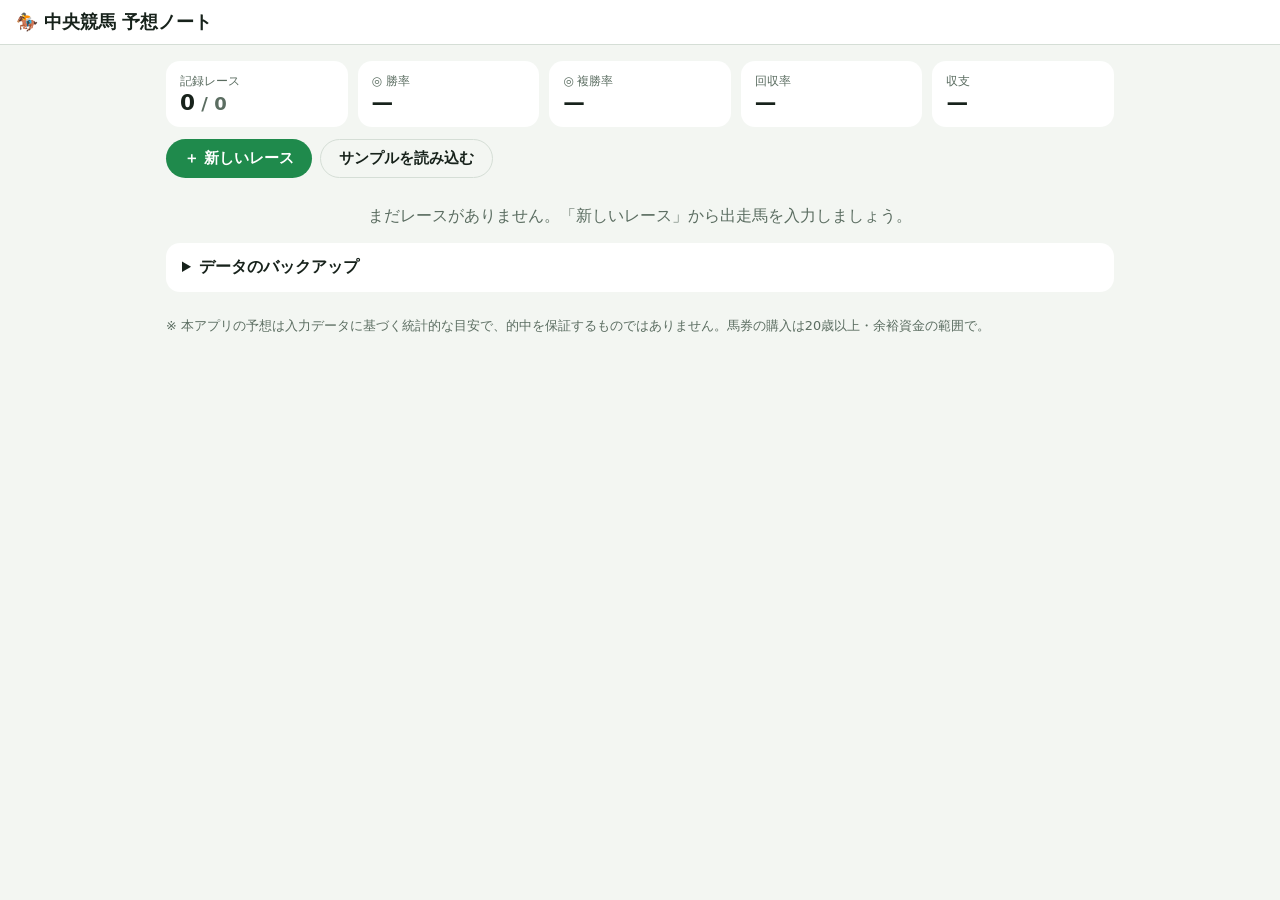
==== keiba/index.html @ 2586f1d0 "Add JRA horse racing prediction app (keiba/) Co-Authored-By: Claude Opus 5.5 <noreply@anthropic.com>" ====
<!doctype html>
<html lang="ja">
<head>
  <meta charset="utf-8">
  <meta name="viewport" content="width=device-width, initial-scale=1, viewport-fit=cover">
  <meta name="theme-color" content="#0f1712">
  <title>中央競馬 予想ノート</title>
  <link rel="stylesheet" href="style.css">
</head>
<body>
  <header class="appbar">
    <button id="nav-back" class="icon-btn hidden" aria-label="戻る">‹</button>
    <h1 id="appbar-title">🏇 中央競馬 予想ノート</h1>
  </header>

  <!-- ========== レース一覧 ========== -->
  <main id="list" class="screen active">
    <section class="stats" id="stats" aria-label="成績"></section>

    <div class="row-actions">
      <button id="new-race" class="primary">＋ 新しいレース</button>
      <button id="load-sample" class="ghost">サンプルを読み込む</button>
    </div>

    <ul id="race-list" class="race-list"></ul>
    <p id="race-empty" class="muted center">まだレースがありません。「新しいレース」から出走馬を入力しましょう。</p>

    <details class="panel">
      <summary>データのバックアップ</summary>
      <div class="row-actions">
        <button id="export-json" class="ghost">JSON を書き出す</button>
        <label class="ghost file-btn">JSON を読み込む<input id="import-json" type="file" accept="application/json,.json" hidden></label>
      </div>
      <p class="muted small">データはこのブラウザ（localStorage）にのみ保存されます。</p>
    </details>

    <p class="muted small disclaimer">
      ※ 本アプリの予想は入力データに基づく統計的な目安で、的中を保証するものではありません。馬券の購入は20歳以上・余裕資金の範囲で。
    </p>
  </main>

  <!-- ========== レース編集 ========== -->
  <main id="edit" class="screen">
    <section class="panel">
      <h2>レース条件</h2>
      <div class="grid-form">
        <label>日付<input id="r-date" type="date"></label>
        <label>競馬場
          <select id="r-venue"></select>
        </label>
        <label>R<input id="r-num" type="number" min="1" max="12" inputmode="numeric"></label>
        <label class="span2">レース名<input id="r-name" type="text" placeholder="例：ジャパンカップ"></label>
        <label>芝/ダ
          <select id="r-surface"><option value="turf">芝</option><option value="dirt">ダート</option></select>
        </label>
        <label>距離(m)<input id="r-dist" type="number" step="100" min="1000" max="3600" inputmode="numeric"></label>
        <label>馬場
          <select id="r-going"><option>良</option><option>稍重</option><option>重</option><option>不良</option></select>
        </label>
        <label>格
          <select id="r-grade"><option>G1</option><option>G2</option><option>G3</option><option>OP/L</option><option>3勝</option><option>2勝</option><option>1勝</option><option>未勝利</option><option>新馬</option></select>
        </label>
        <label class="span2">枠バイアス
          <select id="r-bias">
            <option value="auto">自動（コースから推定）</option>
            <option value="inner">内枠有利</option>
            <option value="flat">フラット</option>
            <option value="outer">外枠有利</option>
          </select>
        </label>
      </div>
      <p id="bias-note" class="muted small"></p>
    </section>

    <section class="panel">
      <div class="panel-head">
        <h2>出走馬 <span id="horse-count" class="muted"></span></h2>
        <div class="row-actions tight">
          <button id="add-horse" class="ghost">＋ 1頭追加</button>
          <button id="open-paste" class="ghost">一括貼り付け</button>
        </div>
      </div>
      <p class="muted small">近走は新しい順に「1-3-5-2」のように入力（中止・除外は「中」）。適性・騎手は 1〜5 の5段階、調教は A〜D。</p>
      <div class="table-wrap">
        <table class="horse-table" id="horse-table">
          <thead>
            <tr>
              <th>番</th><th>馬名</th><th>騎手</th><th>斤量</th><th>単勝</th>
              <th>近走</th><th>上り順</th><th>騎手力</th><th>距離</th><th>コース</th><th>道悪</th>
              <th>調教</th><th>体重±</th><th>間隔週</th><th>取消</th><th></th>
            </tr>
          </thead>
          <tbody></tbody>
        </table>
      </div>
    </section>

    <div class="sticky-actions">
      <button id="delete-race" class="ghost danger">削除</button>
      <button id="go-predict" class="primary">予想する ›</button>
    </div>
  </main>

  <!-- ========== 予想結果 ========== -->
  <main id="predict" class="screen">
    <section class="panel race-head" id="race-head"></section>

    <section class="panel">
      <div class="panel-head">
        <h2>予想印</h2>
        <button id="edit-race" class="ghost">出走馬を編集</button>
      </div>
      <div class="table-wrap">
        <table class="pred-table" id="pred-table">
          <thead>
            <tr><th>印</th><th>番</th><th>馬名</th><th>指数</th><th>勝率</th><th>複勝率</th><th class="col-odds">単勝</th><th>期待値</th></tr>
          </thead>
          <tbody></tbody>
        </table>
      </div>
      <p class="muted small">勝率は能力指数とオッズ（市場評価）を合成した推定値。期待値 = 推定勝率 × 単勝オッズ（1.0 超で妙味あり）。</p>
    </section>

    <section class="panel">
      <h2>おすすめ買い目</h2>
      <div class="field-row">
        <label>予算<input id="budget" type="number" min="100" step="100" value="3000" inputmode="numeric"> 円</label>
      </div>
      <div id="reco"></div>
    </section>

    <section class="panel">
      <h2>券種別 上位組み合わせ</h2>
      <div class="seg" id="bet-type">
        <button data-type="umaren" class="on">馬連</button>
        <button data-type="wide">ワイド</button>
        <button data-type="umatan">馬単</button>
        <button data-type="sanrenpuku">3連複</button>
        <button data-type="sanrentan">3連単</button>
      </div>
      <ol id="combo-list" class="combo-list"></ol>
      <p class="muted small">「理論オッズ」= 1 ÷ 推定的中率。実際のオッズがこれより高ければ期待値プラスの目安です。</p>
    </section>

    <details class="panel" id="weights-panel">
      <summary>予想ロジックの重み調整</summary>
      <div id="weights" class="weights"></div>
      <div class="row-actions">
        <button id="reset-weights" class="ghost">初期値に戻す</button>
      </div>
    </details>

    <section class="panel">
      <h2>結果・収支の記録</h2>
      <div class="grid-form">
        <label>1着<input id="res-1" type="number" min="1" max="18" inputmode="numeric"></label>
        <label>2着<input id="res-2" type="number" min="1" max="18" inputmode="numeric"></label>
        <label>3着<input id="res-3" type="number" min="1" max="18" inputmode="numeric"></label>
        <label>購入額(円)<input id="res-bet" type="number" min="0" step="100" inputmode="numeric"></label>
        <label>払戻額(円)<input id="res-pay" type="number" min="0" step="10" inputmode="numeric"></label>
      </div>
      <p id="res-summary" class="small"></p>
    </section>
  </main>

  <!-- 一括貼り付け -->
  <dialog id="paste-dialog">
    <form method="dialog" class="dialog-body">
      <h2>出馬表を一括貼り付け</h2>
      <p class="muted small">
        1行1頭。タブ・カンマ・空白区切りで、列の順番は<br>
        <code>馬番 馬名 騎手 斤量 単勝オッズ 近走</code><br>
        （近走以降は省略可。例：<code>3 サンプルホース 佐藤 57 4.5 1-2-3</code>）
      </p>
      <textarea id="paste-text" rows="10" placeholder="1	アオゾラロード	田中	57	3.2	1-2-1&#10;2	ベニカゼ	鈴木	57	12.5	4-6-3"></textarea>
      <label class="check"><input type="checkbox" id="paste-replace" checked> 既存の出走馬を置き換える</label>
      <div class="row-actions end">
        <button value="cancel" class="ghost">キャンセル</button>
        <button value="ok" id="paste-ok" class="primary">取り込む</button>
      </div>
    </form>
  </dialog>

  <script src="app.js"></script>
</body>
</html>
---- keiba/style.css ----
:root {
  --bg: #0f1712;
  --surface: #17221b;
  --surface-2: #213027;
  --line: #2c3d32;
  --text: #e9f0eb;
  --muted: #8fa396;
  --accent: #5cc98a;
  --accent-ink: #062214;
  --gold: #f2c94c;
  --good: #7ad39b;
  --bad: #ef7d7d;
  --radius: 14px;
  /* 枠色 */
  --w1: #ffffff; --w1i: #111;
  --w2: #222222; --w2i: #fff;
  --w3: #e53935; --w3i: #fff;
  --w4: #1e63d6; --w4i: #fff;
  --w5: #f4d03f; --w5i: #111;
  --w6: #2e9d4f; --w6i: #fff;
  --w7: #f39c33; --w7i: #111;
  --w8: #f48fb1; --w8i: #111;
}

@media (prefers-color-scheme: light) {
  :root {
    --bg: #f3f6f2;
    --surface: #ffffff;
    --surface-2: #e8eee8;
    --line: #d5ded6;
    --text: #17221b;
    --muted: #5b6d61;
    --accent: #1f8a4c;
    --accent-ink: #ffffff;
    --gold: #b7860b;
    --good: #1f8a4c;
    --bad: #c62828;
    --w1: #ffffff; --w1i: #111;
  }
}

* { box-sizing: border-box; }

html, body {
  margin: 0;
  background: var(--bg);
  color: var(--text);
  font-family: system-ui, -apple-system, "Hiragino Sans", "Noto Sans JP", sans-serif;
  -webkit-tap-highlight-color: transparent;
}

button, input, select, textarea { font: inherit; color: inherit; }
button { cursor: pointer; }

.hidden { display: none !important; }
.muted { color: var(--muted); }
.small { font-size: 0.8rem; line-height: 1.6; }
.center { text-align: center; }
code { background: var(--surface-2); padding: 1px 5px; border-radius: 4px; font-size: .85em; }

/* ---------- アプリバー ---------- */
.appbar {
  position: sticky;
  top: 0;
  z-index: 10;
  display: flex;
  align-items: center;
  gap: 8px;
  padding: 10px 16px;
  padding-top: max(10px, env(safe-area-inset-top));
  background: var(--surface);
  border-bottom: 1px solid var(--line);
}
.appbar h1 { margin: 0; font-size: 1.1rem; overflow: hidden; text-overflow: ellipsis; white-space: nowrap; }
.icon-btn {
  border: 0; background: transparent;
  font-size: 1.8rem; line-height: 1;
  width: 36px; height: 36px; border-radius: 50%;
}
.icon-btn:hover { background: var(--surface-2); }

.screen { display: none; max-width: 980px; margin: 0 auto; padding: 16px 16px 96px; }
.screen.active { display: block; }

/* ---------- 共通部品 ---------- */
.panel {
  background: var(--surface);
  border-radius: var(--radius);
  padding: 14px 16px;
  margin-bottom: 14px;
}
.panel h2 { font-size: 1.05rem; margin: 0 0 10px; }
details.panel > summary { cursor: pointer; font-weight: 700; }
details.panel[open] > summary { margin-bottom: 10px; }
.panel-head { display: flex; flex-wrap: wrap; align-items: center; justify-content: space-between; gap: 8px; margin-bottom: 4px; }
.panel-head h2 { margin: 0; }

.row-actions { display: flex; flex-wrap: wrap; gap: 8px; margin: 12px 0; }
.row-actions.tight { margin: 0; }
.row-actions.end { justify-content: flex-end; }

.primary, .ghost {
  border-radius: 999px;
  padding: 9px 18px;
  font-weight: 600;
  font-size: .92rem;
}
.primary { border: 0; background: var(--accent); color: var(--accent-ink); }
.ghost { border: 1px solid var(--line); background: transparent; }
.ghost:hover { border-color: var(--accent); }
.ghost.danger { color: var(--bad); }
.file-btn { cursor: pointer; display: inline-block; }

input, select, textarea {
  background: var(--surface-2);
  border: 1px solid var(--line);
  border-radius: 8px;
  padding: 7px 9px;
  min-width: 0;
}
input:focus, select:focus, textarea:focus { outline: 2px solid var(--accent); outline-offset: -1px; }
textarea { width: 100%; font-family: ui-monospace, monospace; font-size: .85rem; }

.grid-form {
  display: grid;
  grid-template-columns: repeat(auto-fill, minmax(130px, 1fr));
  gap: 10px;
}
.grid-form label { display: flex; flex-direction: column; gap: 4px; font-size: .8rem; color: var(--muted); }
.grid-form label > * { color: var(--text); width: 100%; }
.grid-form .span2 { grid-column: span 2; }
@media (max-width: 360px) { .grid-form .span2 { grid-column: auto; } }

.field-row label { display: inline-flex; align-items: center; gap: 8px; font-size: .9rem; }
.field-row input { width: 110px; }

.seg {
  display: flex;
  flex-wrap: wrap;
  gap: 4px;
  background: var(--surface-2);
  border-radius: 12px;
  padding: 4px;
  margin-bottom: 10px;
}
.seg button { flex: 1 0 auto; border: 0; background: transparent; padding: 7px 10px; border-radius: 9px; font-size: .88rem; }
.seg button.on { background: var(--accent); color: var(--accent-ink); font-weight: 700; }

.check { display: flex; align-items: center; gap: 8px; font-size: .9rem; margin: 10px 0; }

/* ---------- 一覧 ---------- */
.stats {
  display: grid;
  grid-template-columns: repeat(auto-fit, minmax(130px, 1fr));
  gap: 10px;
  margin-bottom: 4px;
}
.stat { background: var(--surface); border-radius: var(--radius); padding: 12px 14px; }
.stat .k { font-size: .75rem; color: var(--muted); }
.stat .v { font-size: 1.35rem; font-weight: 700; font-variant-numeric: tabular-nums; }
.stat .v.plus { color: var(--good); }
.stat .v.minus { color: var(--bad); }

.race-list { list-style: none; margin: 0 0 14px; padding: 0; display: grid; gap: 8px; }
.race-list button {
  width: 100%;
  text-align: left;
  display: grid;
  grid-template-columns: 1fr auto;
  gap: 2px 12px;
  background: var(--surface);
  border: 2px solid transparent;
  border-radius: var(--radius);
  padding: 12px 14px;
}
.race-list button:hover { border-color: var(--accent); }
.race-list .t { font-weight: 700; }
.race-list .s { font-size: .8rem; color: var(--muted); grid-column: 1; }
.race-list .r { grid-row: span 2; align-self: center; font-size: .85rem; text-align: right; font-variant-numeric: tabular-nums; }

.disclaimer { margin-top: 24px; }

/* ---------- テーブル ---------- */
.table-wrap { overflow-x: auto; margin: 8px -16px 0; padding: 0 16px; -webkit-overflow-scrolling: touch; }
table { border-collapse: collapse; width: 100%; font-size: .88rem; }
th { font-size: .72rem; color: var(--muted); font-weight: 600; text-align: left; padding: 6px 4px; white-space: nowrap; border-bottom: 1px solid var(--line); }
td { padding: 4px; border-bottom: 1px solid var(--line); white-space: nowrap; }

.horse-table input, .horse-table select { padding: 5px 6px; font-size: .85rem; }
.horse-table .w-num { width: 3.2em; }
.horse-table .w-name { width: 9.5em; }
.horse-table .w-jockey { width: 5.5em; }
.horse-table .w-sm { width: 4.2em; }
.horse-table .w-form { width: 6.5em; }
.horse-table .w-xs { width: 3.4em; }
.horse-table tr.scratched input:not([type=checkbox]) { opacity: .4; text-decoration: line-through; }
.horse-table .del { border: 0; background: transparent; color: var(--muted); font-size: 1.1rem; padding: 4px 8px; }
.horse-table .del:hover { color: var(--bad); }

.waku {
  display: inline-grid; place-items: center;
  min-width: 1.9em; height: 1.9em;
  border-radius: 6px;
  font-weight: 700; font-variant-numeric: tabular-nums;
  border: 1px solid var(--line);
}

.pred-table td { padding: 8px 4px; }
.pred-table .mark { font-size: 1.15rem; font-weight: 700; color: var(--gold); width: 2em; text-align: center; }
.pred-table .name { font-weight: 600; white-space: normal; min-width: 7em; }
.pred-table .num { text-align: right; font-variant-numeric: tabular-nums; }
.pred-table .ev-plus { color: var(--good); font-weight: 700; }
.pred-table .ev-minus { color: var(--muted); }
.bar { position: relative; display: inline-block; width: 64px; height: 6px; background: var(--surface-2); border-radius: 3px; vertical-align: middle; margin-right: 6px; }
.bar > i { position: absolute; inset: 0 auto 0 0; background: var(--accent); border-radius: 3px; }

.race-head .title { font-size: 1.15rem; font-weight: 700; margin: 0; }
.race-head .meta { color: var(--muted); font-size: .85rem; margin-top: 2px; }

/* ---------- 買い目 ---------- */
.reco-card { border: 1px solid var(--line); border-radius: 12px; padding: 10px 12px; margin-top: 10px; }
.reco-card .h { display: flex; justify-content: space-between; gap: 8px; flex-wrap: wrap; font-weight: 700; }
.reco-card .h .amt { color: var(--accent); font-variant-numeric: tabular-nums; }
.reco-card .d { font-size: .82rem; color: var(--muted); margin: 2px 0 6px; }
.reco-card .tickets { display: flex; flex-wrap: wrap; gap: 6px; }
.ticket { background: var(--surface-2); border-radius: 8px; padding: 4px 8px; font-size: .82rem; font-variant-numeric: tabular-nums; }
.ticket b { margin-right: 4px; }
.reco-total { margin-top: 10px; font-size: .9rem; }

.combo-list { list-style: none; margin: 0; padding: 0; counter-reset: c; }
.combo-list li {
  counter-increment: c;
  display: grid;
  grid-template-columns: 2em 1fr auto auto;
  gap: 8px;
  align-items: center;
  padding: 7px 0;
  border-bottom: 1px solid var(--line);
  font-size: .9rem;
  font-variant-numeric: tabular-nums;
}
.combo-list li::before { content: counter(c); color: var(--muted); font-size: .8rem; text-align: right; }
.combo-list .nums { display: flex; gap: 4px; align-items: center; flex-wrap: wrap; }
.combo-list .nums .sep { color: var(--muted); }
.combo-list .p { text-align: right; }
.combo-list .o { text-align: right; color: var(--muted); min-width: 5.5em; }

/* ---------- 重み ---------- */
.weights { display: grid; gap: 10px; }
.weights label { display: grid; grid-template-columns: 8.5em 1fr 2.5em; gap: 10px; align-items: center; font-size: .88rem; }
.weights input[type=range] { width: 100%; padding: 0; accent-color: var(--accent); background: transparent; border: 0; }
.weights output { text-align: right; font-variant-numeric: tabular-nums; color: var(--muted); }
.weights .note { font-size: .75rem; color: var(--muted); margin: -6px 0 0; }

/* ---------- 下部固定ボタン ---------- */
.sticky-actions {
  position: fixed;
  left: 0; right: 0; bottom: 0;
  display: flex;
  justify-content: space-between;
  gap: 10px;
  padding: 10px 16px;
  padding-bottom: max(10px, env(safe-area-inset-bottom));
  background: var(--surface);
  border-top: 1px solid var(--line);
  z-index: 10;
}
.sticky-actions .primary { flex: 1; max-width: 360px; margin-left: auto; padding: 12px; font-size: 1rem; }

/* ---------- ダイアログ ---------- */
dialog {
  width: min(560px, calc(100vw - 32px));
  border: 0;
  border-radius: var(--radius);
  background: var(--surface);
  color: var(--text);
  padding: 0;
}
dialog::backdrop { background: rgba(0, 0, 0, .55); }
.dialog-body { padding: 18px; }
.dialog-body h2 { margin: 0 0 8px; font-size: 1.1rem; }

.plus { color: var(--good); }
.minus { color: var(--bad); }

@media (max-width: 520px) {
  .pred-table { font-size: .8rem; }
  .pred-table td, .pred-table th { padding: 6px 3px; }
  .pred-table .name { min-width: 0; max-width: 7.5em; font-size: .78rem; line-height: 1.3; }
  .pred-table .bar { display: none; }
  .pred-table .mark { width: 1.4em; }
  .pred-table .col-odds { display: none; }
}
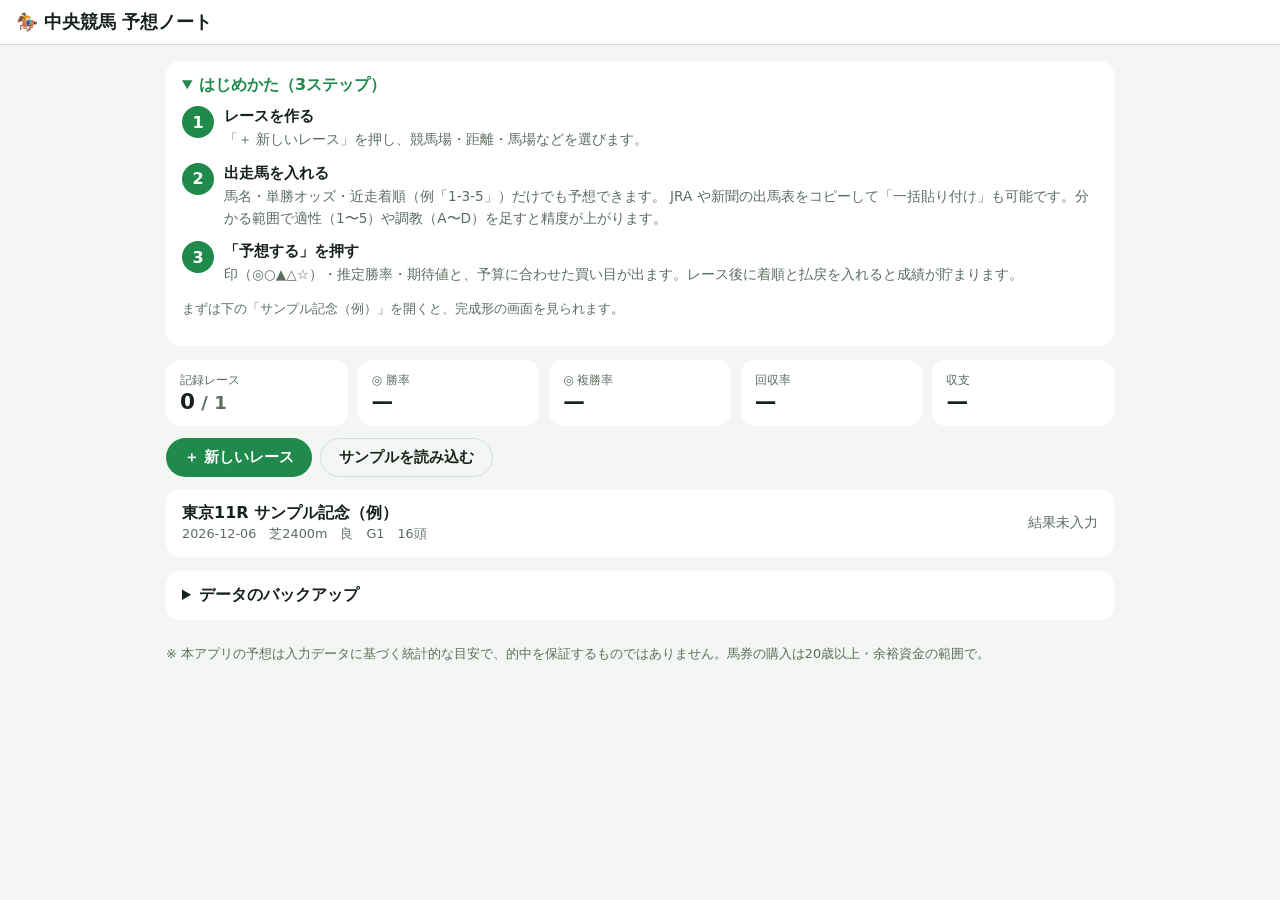
==== commit 55614493: "keiba: add getting-started guide, in-page dialogs, and copy-based backup Co-Authored-By: Claude Opus" ====
--- a/keiba/index.html
+++ b/keiba/index.html
@@ -15,6 +15,26 @@
 
   <!-- ========== レース一覧 ========== -->
   <main id="list" class="screen active">
+    <details class="panel guide" id="guide">
+      <summary>はじめかた（3ステップ）</summary>
+      <ol class="steps">
+        <li>
+          <b>レースを作る</b>
+          <span>「＋ 新しいレース」を押し、競馬場・距離・馬場などを選びます。</span>
+        </li>
+        <li>
+          <b>出走馬を入れる</b>
+          <span>馬名・単勝オッズ・近走着順（例「1-3-5」）だけでも予想できます。
+          JRA や新聞の出馬表をコピーして「一括貼り付け」も可能です。分かる範囲で適性（1〜5）や調教（A〜D）を足すと精度が上がります。</span>
+        </li>
+        <li>
+          <b>「予想する」を押す</b>
+          <span>印（◎○▲△☆）・推定勝率・期待値と、予算に合わせた買い目が出ます。レース後に着順と払戻を入れると成績が貯まります。</span>
+        </li>
+      </ol>
+      <p class="muted small">まずは下の「サンプル記念（例）」を開くと、完成形の画面を見られます。</p>
+    </details>
+
     <section class="stats" id="stats" aria-label="成績"></section>
 
     <div class="row-actions">
@@ -28,8 +48,9 @@
     <details class="panel">
       <summary>データのバックアップ</summary>
       <div class="row-actions">
-        <button id="export-json" class="ghost">JSON を書き出す</button>
-        <label class="ghost file-btn">JSON を読み込む<input id="import-json" type="file" accept="application/json,.json" hidden></label>
+        <button id="export-json" class="ghost">書き出す</button>
+        <button id="import-paste" class="ghost">貼り付けて読み込む</button>
+        <label class="ghost file-btn">ファイルから読み込む<input id="import-json" type="file" accept="application/json,.json" hidden></label>
       </div>
       <p class="muted small">データはこのブラウザ（localStorage）にのみ保存されます。</p>
     </details>
@@ -181,6 +202,46 @@
     </form>
   </dialog>
 
+  <!-- 確認 -->
+  <dialog id="ask-dialog">
+    <form method="dialog" class="dialog-body">
+      <p id="ask-msg"></p>
+      <div class="row-actions end">
+        <button value="cancel" class="ghost">キャンセル</button>
+        <button value="ok" id="ask-ok" class="primary">OK</button>
+      </div>
+    </form>
+  </dialog>
+
+  <!-- バックアップ書き出し -->
+  <dialog id="export-dialog">
+    <form method="dialog" class="dialog-body">
+      <h2>データを書き出す</h2>
+      <p class="muted small">下の文字列をコピーしてメモ帳などに保存しておくと、別の端末やブラウザで「貼り付けて読み込む」から復元できます。</p>
+      <textarea id="export-text" rows="6" readonly></textarea>
+      <div class="row-actions end">
+        <button type="button" id="export-download" class="ghost">ファイルで保存</button>
+        <button type="button" id="export-copy" class="ghost">コピー</button>
+        <button value="close" class="primary">閉じる</button>
+      </div>
+    </form>
+  </dialog>
+
+  <!-- バックアップ読み込み -->
+  <dialog id="import-dialog">
+    <form method="dialog" class="dialog-body">
+      <h2>データを読み込む</h2>
+      <p class="muted small">書き出した文字列を貼り付けてください。今あるレースに追加されます。</p>
+      <textarea id="import-text" rows="6"></textarea>
+      <div class="row-actions end">
+        <button value="cancel" class="ghost">キャンセル</button>
+        <button value="ok" class="primary">読み込む</button>
+      </div>
+    </form>
+  </dialog>
+
+  <div id="toast" class="toast" role="status" hidden></div>
+
   <script src="app.js"></script>
 </body>
 </html>
--- a/keiba/style.css
+++ b/keiba/style.css
@@ -11,6 +11,7 @@
   --good: #7ad39b;
   --bad: #ef7d7d;
   --radius: 14px;
+  color-scheme: dark;
   /* 枠色 */
   --w1: #ffffff; --w1i: #111;
   --w2: #222222; --w2i: #fff;
@@ -23,7 +24,7 @@
 }
 
 @media (prefers-color-scheme: light) {
-  :root {
+  :root:not([data-theme="dark"]) {
     --bg: #f3f6f2;
     --surface: #ffffff;
     --surface-2: #e8eee8;
@@ -36,7 +37,23 @@
     --good: #1f8a4c;
     --bad: #c62828;
     --w1: #ffffff; --w1i: #111;
+    color-scheme: light;
   }
+}
+:root[data-theme="light"] {
+  --bg: #f3f6f2;
+    --surface: #ffffff;
+    --surface-2: #e8eee8;
+    --line: #d5ded6;
+    --text: #17221b;
+    --muted: #5b6d61;
+    --accent: #1f8a4c;
+    --accent-ink: #ffffff;
+    --gold: #b7860b;
+    --good: #1f8a4c;
+    --bad: #c62828;
+    --w1: #ffffff; --w1i: #111;
+  color-scheme: light;
 }
 
 * { box-sizing: border-box; }
@@ -53,6 +70,7 @@
 button { cursor: pointer; }
 
 .hidden { display: none !important; }
+[hidden] { display: none !important; }
 .muted { color: var(--muted); }
 .small { font-size: 0.8rem; line-height: 1.6; }
 .center { text-align: center; }
@@ -61,13 +79,14 @@
 /* ---------- アプリバー ---------- */
 .appbar {
   position: sticky;
-  top: 0;
+  top: env(safe-area-inset-top, 0px);
   z-index: 10;
   display: flex;
   align-items: center;
   gap: 8px;
-  padding: 10px 16px;
-  padding-top: max(10px, env(safe-area-inset-top));
+  padding-block: 10px;
+  padding-left: max(16px, env(safe-area-inset-left, 0px));
+  padding-right: max(16px, env(safe-area-inset-right, 0px));
   background: var(--surface);
   border-bottom: 1px solid var(--line);
 }
@@ -79,7 +98,14 @@
 }
 .icon-btn:hover { background: var(--surface-2); }
 
-.screen { display: none; max-width: 980px; margin: 0 auto; padding: 16px 16px 96px; }
+.screen {
+  display: none;
+  max-width: 980px;
+  margin: 0 auto;
+  padding-block: 16px 96px;
+  padding-left: max(16px, env(safe-area-inset-left, 0px));
+  padding-right: max(16px, env(safe-area-inset-right, 0px));
+}
 .screen.active { display: block; }
 
 /* ---------- 共通部品 ---------- */
@@ -259,8 +285,10 @@
   display: flex;
   justify-content: space-between;
   gap: 10px;
-  padding: 10px 16px;
-  padding-bottom: max(10px, env(safe-area-inset-bottom));
+  padding-top: 10px;
+  padding-bottom: calc(10px + env(safe-area-inset-bottom, 0px));
+  padding-left: max(16px, env(safe-area-inset-left, 0px));
+  padding-right: max(16px, env(safe-area-inset-right, 0px));
   background: var(--surface);
   border-top: 1px solid var(--line);
   z-index: 10;
@@ -291,3 +319,42 @@
   .pred-table .mark { width: 1.4em; }
   .pred-table .col-odds { display: none; }
 }
+
+/* ---------- はじめかた ---------- */
+.guide > summary { color: var(--accent); }
+.steps { margin: 0; padding: 0; list-style: none; counter-reset: s; display: grid; gap: 12px; }
+.steps li { counter-increment: s; display: grid; grid-template-columns: 2rem 1fr; gap: 2px 10px; }
+.steps li::before {
+  content: counter(s);
+  grid-row: span 2;
+  display: grid; place-items: center;
+  width: 2rem; height: 2rem; border-radius: 50%;
+  background: var(--accent); color: var(--accent-ink); font-weight: 700;
+}
+.steps b { font-size: .95rem; }
+.steps span { font-size: .85rem; color: var(--muted); line-height: 1.6; }
+
+/* ---------- 通知 ---------- */
+.toast {
+  position: fixed;
+  left: 50%;
+  bottom: calc(80px + env(safe-area-inset-bottom, 0px));
+  transform: translateX(-50%);
+  max-width: calc(100vw - 32px);
+  background: var(--text);
+  color: var(--bg);
+  padding: 10px 16px;
+  border-radius: 10px;
+  font-size: .88rem;
+  z-index: 50;
+  box-shadow: 0 6px 20px rgba(0,0,0,.3);
+}
+
+body::before {
+  content: "";
+  position: fixed;
+  inset: 0 0 auto;
+  height: env(safe-area-inset-top, 0px);
+  z-index: 10;
+  background: var(--surface);
+}
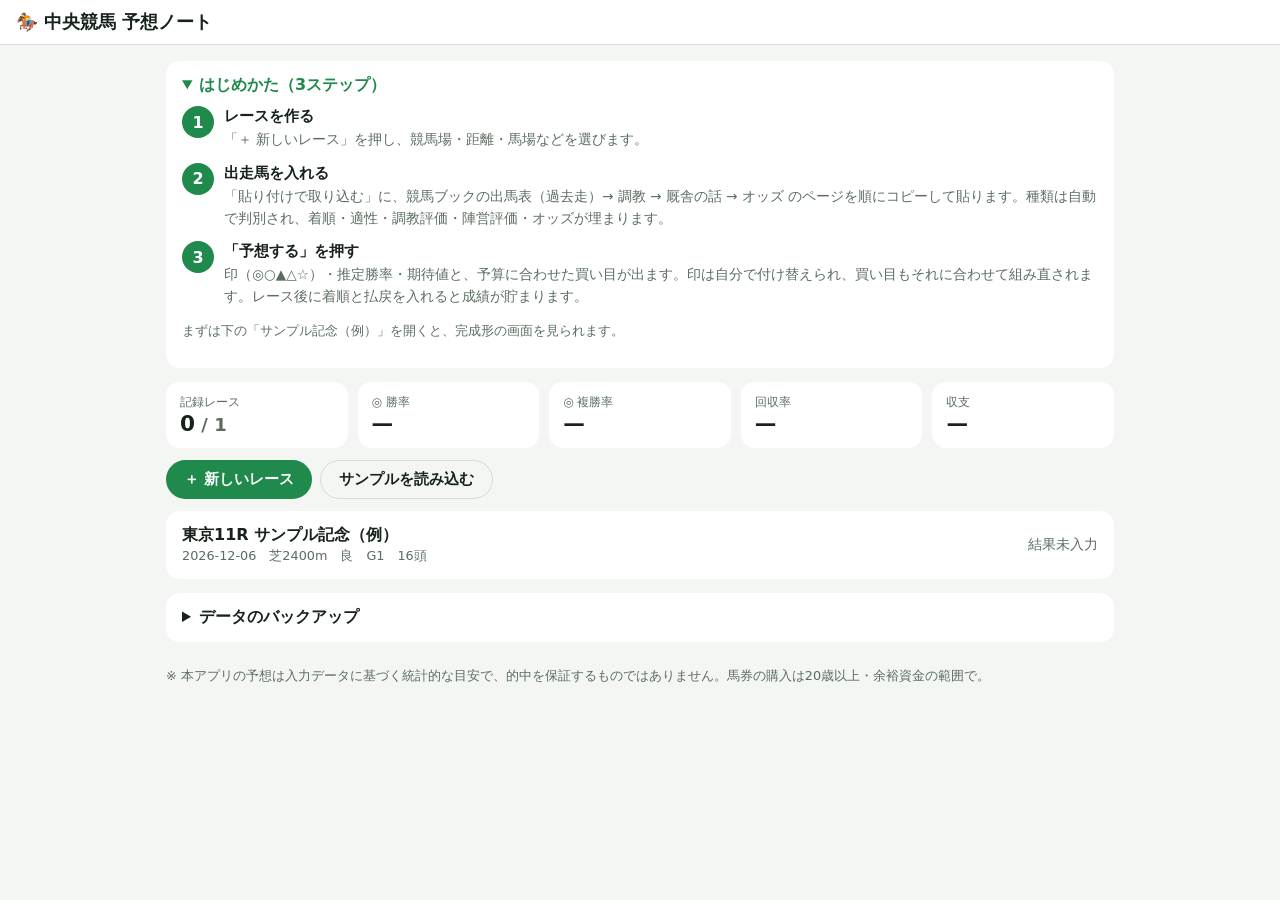
==== commit c1e4095f: "keiba: import past runs, training, stable comments and odds by paste; manual marks Co-Authored-By: C" ====
--- a/keiba/index.html
+++ b/keiba/index.html
@@ -3,7 +3,15 @@
 <head>
   <meta charset="utf-8">
   <meta name="viewport" content="width=device-width, initial-scale=1, viewport-fit=cover">
-  <meta name="theme-color" content="#0f1712">
+  <meta name="theme-color" content="#17221b">
+  <meta name="description" content="出走馬データから印・推定勝率・期待値・買い目を出す中央競馬の予想アプリ">
+  <meta name="apple-mobile-web-app-capable" content="yes">
+  <meta name="mobile-web-app-capable" content="yes">
+  <meta name="apple-mobile-web-app-title" content="競馬予想">
+  <meta name="apple-mobile-web-app-status-bar-style" content="black-translucent">
+  <link rel="manifest" href="manifest.webmanifest">
+  <link rel="icon" href="icons/icon.svg" type="image/svg+xml">
+  <link rel="apple-touch-icon" href="icons/apple-touch-icon.png">
   <title>中央競馬 予想ノート</title>
   <link rel="stylesheet" href="style.css">
 </head>
@@ -24,12 +32,11 @@
         </li>
         <li>
           <b>出走馬を入れる</b>
-          <span>馬名・単勝オッズ・近走着順（例「1-3-5」）だけでも予想できます。
-          JRA や新聞の出馬表をコピーして「一括貼り付け」も可能です。分かる範囲で適性（1〜5）や調教（A〜D）を足すと精度が上がります。</span>
+          <span>「貼り付けで取り込む」に、競馬ブックの出馬表（過去走）→ 調教 → 厩舎の話 → オッズ のページを順にコピーして貼ります。種類は自動で判別され、着順・適性・調教評価・陣営評価・オッズが埋まります。</span>
         </li>
         <li>
           <b>「予想する」を押す</b>
-          <span>印（◎○▲△☆）・推定勝率・期待値と、予算に合わせた買い目が出ます。レース後に着順と払戻を入れると成績が貯まります。</span>
+          <span>印（◎○▲△☆）・推定勝率・期待値と、予算に合わせた買い目が出ます。印は自分で付け替えられ、買い目もそれに合わせて組み直されます。レース後に着順と払戻を入れると成績が貯まります。</span>
         </li>
       </ol>
       <p class="muted small">まずは下の「サンプル記念（例）」を開くと、完成形の画面を見られます。</p>
@@ -98,17 +105,17 @@
         <h2>出走馬 <span id="horse-count" class="muted"></span></h2>
         <div class="row-actions tight">
           <button id="add-horse" class="ghost">＋ 1頭追加</button>
-          <button id="open-paste" class="ghost">一括貼り付け</button>
+          <button id="open-paste" class="primary">貼り付けで取り込む</button>
         </div>
       </div>
-      <p class="muted small">近走は新しい順に「1-3-5-2」のように入力（中止・除外は「中」）。適性・騎手は 1〜5 の5段階、調教は A〜D。</p>
+      <p class="muted small">「貼り付けで取り込む」で競馬ブックの過去走・調教・厩舎コメント・オッズを順に貼ると、各項目が自動で埋まります。手入力・修正も可。近走は新しい順に「1-3-5」（中止は「中」）、適性・騎手・陣営は 1〜5、調教は A〜D。</p>
       <div class="table-wrap">
         <table class="horse-table" id="horse-table">
           <thead>
             <tr>
               <th>番</th><th>馬名</th><th>騎手</th><th>斤量</th><th>単勝</th>
               <th>近走</th><th>上り順</th><th>騎手力</th><th>距離</th><th>コース</th><th>道悪</th>
-              <th>調教</th><th>体重±</th><th>間隔週</th><th>取消</th><th></th>
+              <th>調教</th><th>陣営</th><th>体重±</th><th>間隔週</th><th>取消</th><th></th>
             </tr>
           </thead>
           <tbody></tbody>
@@ -129,7 +136,10 @@
     <section class="panel">
       <div class="panel-head">
         <h2>予想印</h2>
-        <button id="edit-race" class="ghost">出走馬を編集</button>
+        <div class="row-actions tight">
+          <button id="clear-marks" class="ghost">印をリセット</button>
+          <button id="edit-race" class="ghost">出走馬を編集</button>
+        </div>
       </div>
       <div class="table-wrap">
         <table class="pred-table" id="pred-table">
@@ -139,7 +149,7 @@
           <tbody></tbody>
         </table>
       </div>
-      <p class="muted small">勝率は能力指数とオッズ（市場評価）を合成した推定値。期待値 = 推定勝率 × 単勝オッズ（1.0 超で妙味あり）。</p>
+      <p class="muted small">印はタップで自分の印に変更できます（「消」は買い目から除外）。馬名をタップすると過去走・調教・厩舎コメントの詳細が開きます。勝率は能力指数とオッズを合成した推定値、期待値 = 推定勝率 × 単勝オッズ（1.0 超で妙味あり）。</p>
     </section>
 
     <section class="panel">
@@ -184,20 +194,26 @@
     </section>
   </main>
 
-  <!-- 一括貼り付け -->
-  <dialog id="paste-dialog">
-    <form method="dialog" class="dialog-body">
-      <h2>出馬表を一括貼り付け</h2>
-      <p class="muted small">
-        1行1頭。タブ・カンマ・空白区切りで、列の順番は<br>
-        <code>馬番 馬名 騎手 斤量 単勝オッズ 近走</code><br>
-        （近走以降は省略可。例：<code>3 サンプルホース 佐藤 57 4.5 1-2-3</code>）
-      </p>
-      <textarea id="paste-text" rows="10" placeholder="1	アオゾラロード	田中	57	3.2	1-2-1&#10;2	ベニカゼ	鈴木	57	12.5	4-6-3"></textarea>
-      <label class="check"><input type="checkbox" id="paste-replace" checked> 既存の出走馬を置き換える</label>
-      <div class="row-actions end">
-        <button value="cancel" class="ghost">キャンセル</button>
-        <button value="ok" id="paste-ok" class="primary">取り込む</button>
+  <!-- 貼り付け取り込み -->
+  <dialog id="paste-dialog" class="wide">
+    <form method="dialog" class="dialog-body">
+      <h2>貼り付けで取り込む</h2>
+      <div class="seg" id="imp-type">
+        <button type="button" data-type="auto" class="on">自動判別</button>
+        <button type="button" data-type="past">過去走</button>
+        <button type="button" data-type="train">調教</button>
+        <button type="button" data-type="comment">厩舎コメント</button>
+        <button type="button" data-type="odds">オッズ</button>
+        <button type="button" data-type="simple">簡易出馬表</button>
+      </div>
+      <p id="imp-help" class="muted small"></p>
+      <textarea id="paste-text" rows="8" placeholder="競馬ブックのページを選択してコピーし、ここに貼り付け"></textarea>
+      <label class="check" id="paste-replace-wrap" hidden><input type="checkbox" id="paste-replace" checked> 既存の出走馬を置き換える</label>
+      <div id="imp-preview" class="imp-preview"></div>
+      <div class="row-actions end">
+        <button value="cancel" class="ghost">閉じる</button>
+        <button type="button" id="imp-analyze" class="ghost">解析する</button>
+        <button value="ok" id="paste-ok" class="primary" disabled>反映する</button>
       </div>
     </form>
   </dialog>
@@ -242,6 +258,7 @@
 
   <div id="toast" class="toast" role="status" hidden></div>
 
+  <script src="import.js"></script>
   <script src="app.js"></script>
 </body>
 </html>
--- a/keiba/style.css
+++ b/keiba/style.css
@@ -358,3 +358,38 @@
   z-index: 10;
   background: var(--surface);
 }
+
+/* ---------- 取り込み ---------- */
+dialog.wide { width: min(820px, calc(100vw - 32px)); }
+dialog .seg button { flex: 1 1 auto; }
+.imp-preview { margin-top: 10px; }
+.imp-preview .table-wrap { max-height: 45vh; overflow: auto; }
+table.preview td { font-size: .82rem; vertical-align: top; }
+table.preview .wrap { white-space: normal; display: block; min-width: 14em; max-width: 28em; }
+.tag { font-size: .7rem; padding: 1px 6px; border-radius: 999px; background: var(--surface-2); color: var(--muted); }
+.tag.new { background: var(--accent); color: var(--accent-ink); }
+.tag.skip { color: var(--bad); }
+.primary:disabled { opacity: .45; cursor: default; }
+
+/* ---------- 予想：印・詳細 ---------- */
+.mark-sel {
+  appearance: none; -webkit-appearance: none;
+  width: 2.1em; padding: 2px 0; text-align: center; text-align-last: center;
+  background: transparent; border: 1px dashed transparent; border-radius: 6px;
+  color: var(--gold); font-size: 1.15rem; font-weight: 700; cursor: pointer;
+}
+.mark-sel:hover { border-color: var(--line); }
+.mark-sel.manual { border: 1px solid var(--gold); }
+tr.erased td { opacity: .45; }
+.name-btn { border: 0; background: transparent; padding: 0; text-align: left; font-weight: 600; display: block; }
+.name-btn:hover { color: var(--accent); }
+.info-dot { color: var(--accent); font-size: .6rem; vertical-align: middle; }
+tr.detail td { background: var(--surface-2); white-space: normal; padding: 10px 12px; }
+.detail-body { display: grid; gap: 8px; font-size: .84rem; max-width: 640px; }
+.detail-body h4 { margin: 0 0 2px; font-size: .82rem; color: var(--muted); }
+.detail-body p { margin: 0; line-height: 1.6; }
+.detail-body .grade { color: var(--gold); font-weight: 700; }
+.chips { display: flex; flex-wrap: wrap; gap: 4px; }
+.chip { background: var(--surface); border-radius: 999px; padding: 2px 8px; font-size: .74rem; color: var(--muted); }
+.chip b { color: var(--text); font-variant-numeric: tabular-nums; }
+ul.past { list-style: none; margin: 0; padding: 0; display: grid; gap: 2px; font-variant-numeric: tabular-nums; }
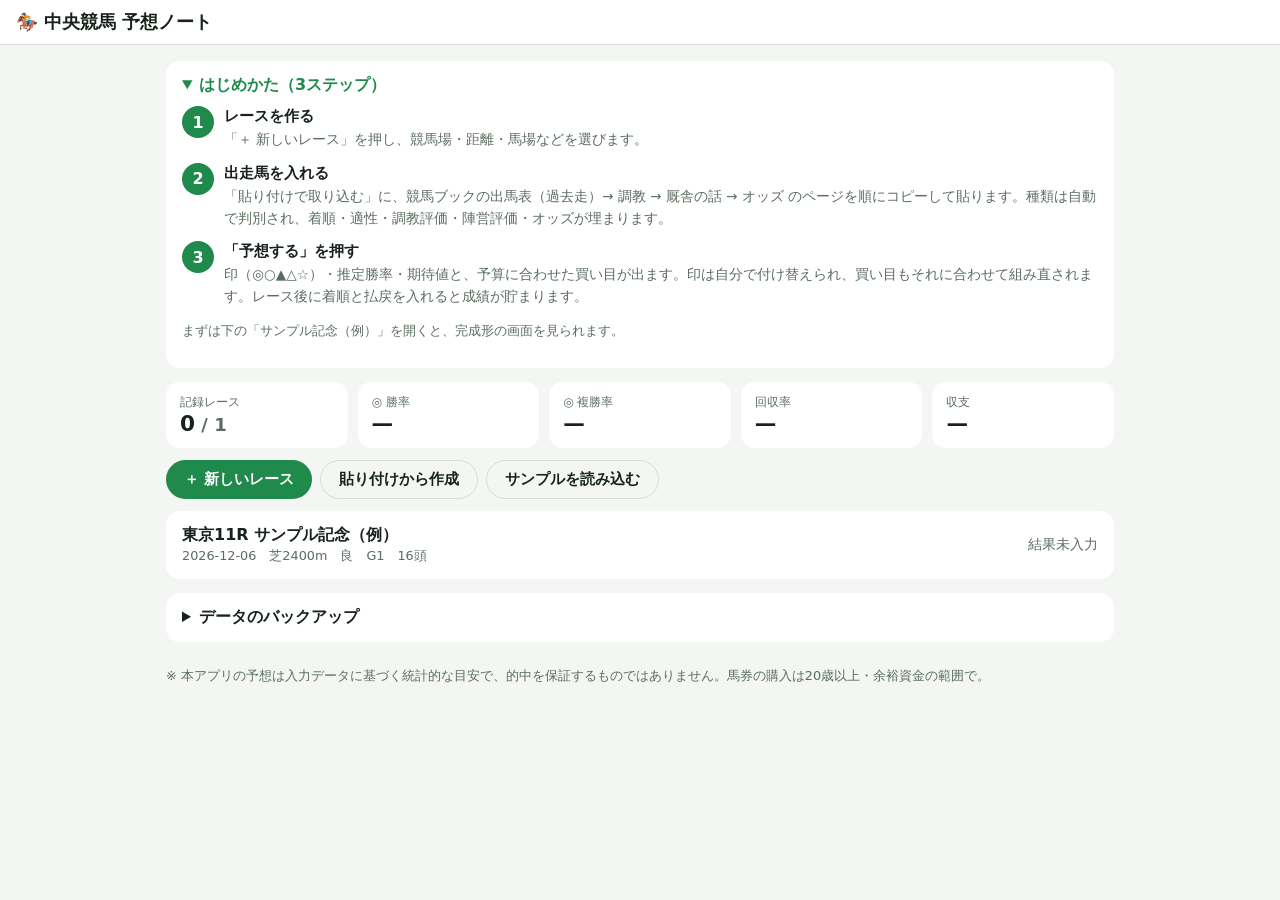
==== commit c6926034: "keiba: read race conditions from pasted page header; add create-from-paste Co-Authored-By: Claude Op" ====
--- a/keiba/index.html
+++ b/keiba/index.html
@@ -46,6 +46,7 @@
 
     <div class="row-actions">
       <button id="new-race" class="primary">＋ 新しいレース</button>
+      <button id="new-from-paste" class="ghost">貼り付けから作成</button>
       <button id="load-sample" class="ghost">サンプルを読み込む</button>
     </div>
 
@@ -207,6 +208,7 @@
         <button type="button" data-type="simple">簡易出馬表</button>
       </div>
       <p id="imp-help" class="muted small"></p>
+      <p class="muted small">ページ上部のレース名・日付・コース・馬場もまとめてコピーすると、レース条件も自動で入ります。</p>
       <textarea id="paste-text" rows="8" placeholder="競馬ブックのページを選択してコピーし、ここに貼り付け"></textarea>
       <label class="check" id="paste-replace-wrap" hidden><input type="checkbox" id="paste-replace" checked> 既存の出走馬を置き換える</label>
       <div id="imp-preview" class="imp-preview"></div>
--- a/keiba/style.css
+++ b/keiba/style.css
@@ -393,3 +393,7 @@
 .chip { background: var(--surface); border-radius: 999px; padding: 2px 8px; font-size: .74rem; color: var(--muted); }
 .chip b { color: var(--text); font-variant-numeric: tabular-nums; }
 ul.past { list-style: none; margin: 0; padding: 0; display: grid; gap: 2px; font-variant-numeric: tabular-nums; }
+
+.raceinfo-box { border: 1px solid var(--accent); border-radius: 10px; padding: 4px 12px 8px; margin-bottom: 10px; }
+.raceinfo-box .check { margin: 6px 0 2px; }
+.raceinfo-box p { margin: 2px 0; }
